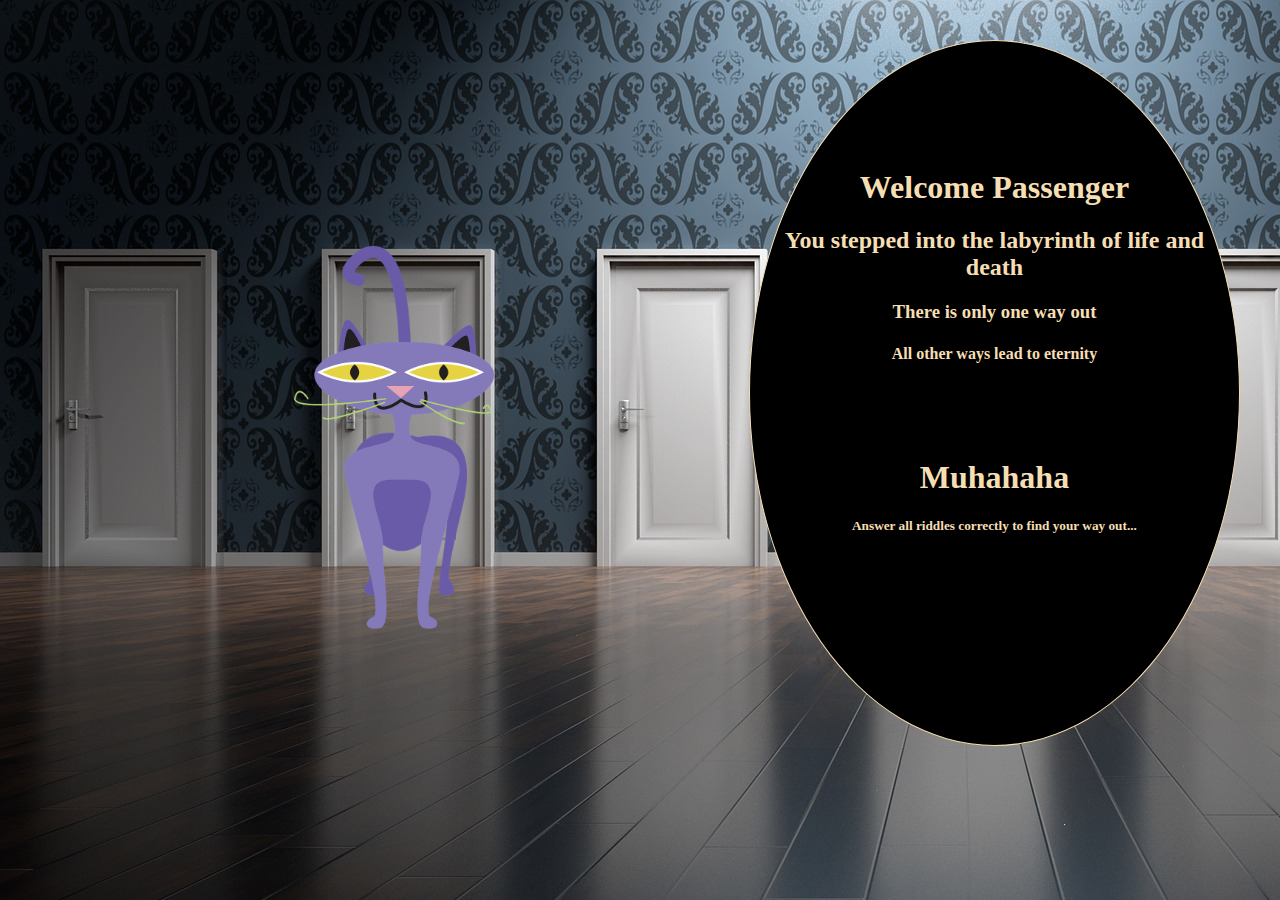
==== 04-box-model/index.html @ e0480676 "Set up next chapters" ====
<!DOCTYPE html>
<html>
  <head>
    <meta charset="utf-8">
    <title>Riddle game</title>
    <link rel="stylesheet" href="index.css">
  </head>
  <body>
    <img src="images/character.png"   alt="character cat"/>
    <div class="text">
      <h1>Welcome Passenger</h1>
      <h2>You stepped into the labyrinth of life and death</h2>
      <h3>There is only one way out<h3>
      <h4>All other ways lead to eternity</h4>
      <h1>Muhahaha</h1>
      <h5>Answer all riddles correctly to find your way out...</h5>
    </div>
  </body>
</html>
---- 04-box-model/index.css ----
body {
        color: wheat;
        background-image: url(images/doors.jpg);
        font-family: fantasy;
        display: flex;
        flex-flow: row;
        padding: 2rem 2rem;
      }
      img {
        height: 30rem;
        margin-top: 10rem;
      }
      .text {
        background-color: black;
        width: 40rem;
        height: 40rem;
        margin: auto;
        padding: 2rem;
        text-align: center;
        border: solid 1px wheat;
        border-radius: 50%;
      }
      h1{
        margin-top: 6rem;
      }
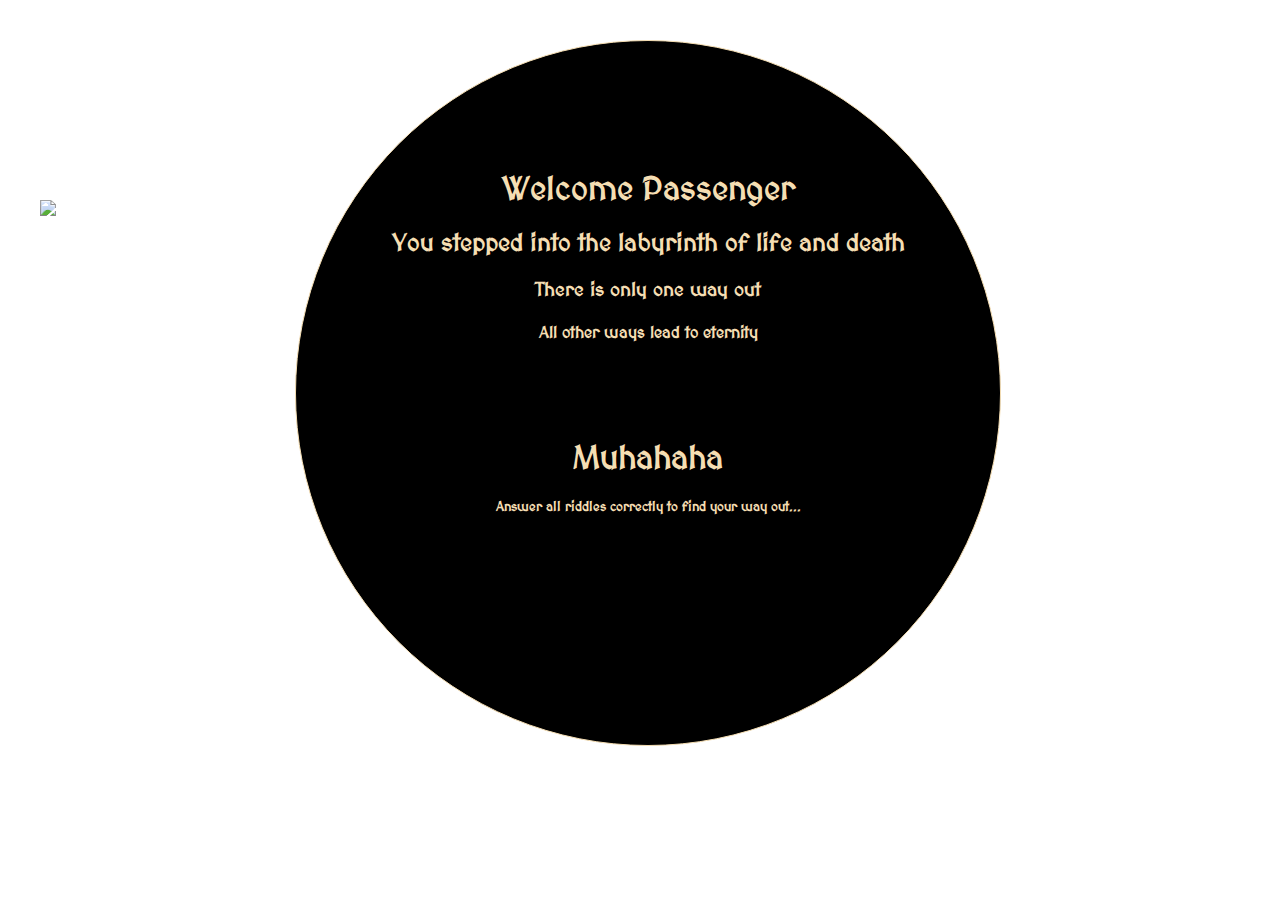
==== commit 3b835402: "Update chapter 4 with changes 3" ====
--- a/04-box-model/index.html
+++ b/04-box-model/index.html
@@ -4,9 +4,10 @@
     <meta charset="utf-8">
     <title>Riddle game</title>
     <link rel="stylesheet" href="index.css">
+    <link href="https://fonts.googleapis.com/css?family=MedievalSharp" rel="stylesheet">
   </head>
   <body>
-    <img src="images/character.png"   alt="character cat"/>
+    <img src="https://cdn.pixabay.com/photo/2018/05/21/12/49/cat-3418196_1280.png" />
     <div class="text">
       <h1>Welcome Passenger</h1>
       <h2>You stepped into the labyrinth of life and death</h2>
--- a/04-box-model/index.css
+++ b/04-box-model/index.css
@@ -1,25 +1,29 @@
 body {
-        color: wheat;
-        background-image: url(images/doors.jpg);
-        font-family: fantasy;
-        display: flex;
-        flex-flow: row;
-        padding: 2rem 2rem;
-      }
-      img {
-        height: 30rem;
-        margin-top: 10rem;
-      }
-      .text {
-        background-color: black;
-        width: 40rem;
-        height: 40rem;
-        margin: auto;
-        padding: 2rem;
-        text-align: center;
-        border: solid 1px wheat;
-        border-radius: 50%;
-      }
-      h1{
-        margin-top: 6rem;
-      }+  color: wheat;
+  font-family: MedievalSharp, fantasy;
+  background-image: url(https://cdn.pixabay.com/photo/2016/10/24/23/11/doors-1767562_1280.jpg);
+  background-size: cover;
+  display: flex;
+  flex-flow: row;
+  padding: 2rem 2rem;
+}
+
+img {
+  height: 20rem;
+  margin-top: 10rem;
+}
+
+.text {
+  background-color: black;
+  width: 40rem;
+  height: 40rem;
+  margin: auto;
+  padding: 2rem;
+  text-align: center;
+  border: solid 1px wheat;
+  border-radius: 50%;
+}
+
+h1 {
+  margin-top: 6rem;
+}
